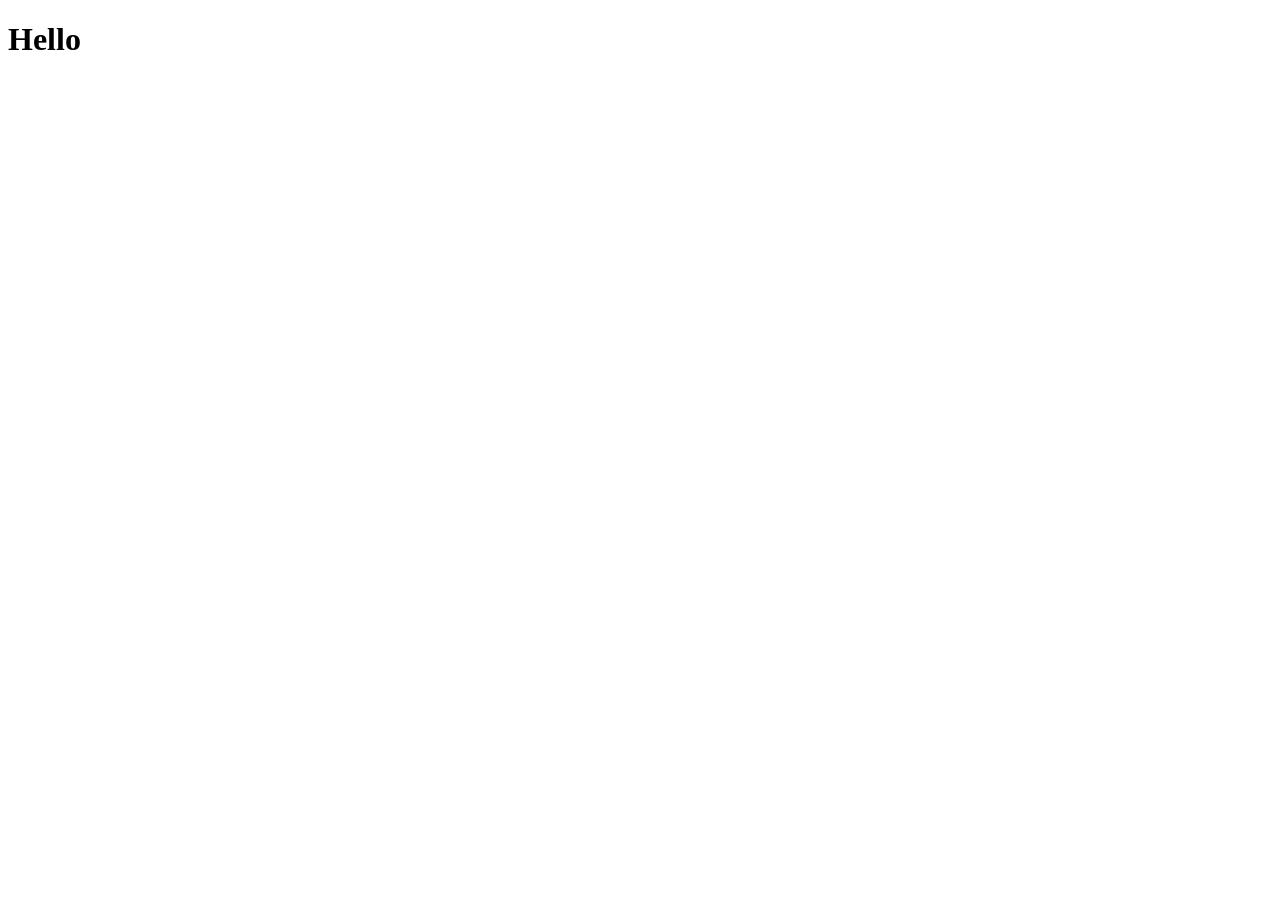
==== admin_login.html @ b6099650 "Updated project" ====
<!DOCTYPE html>
<html lang="en">
<head>
    <meta charset="UTF-8">
    <meta name="viewport" content="width=device-width, initial-scale=1.0">
    <title>Document</title>
</head>
<body>
    <h1>Hello</h1>
    
</body>
</html>
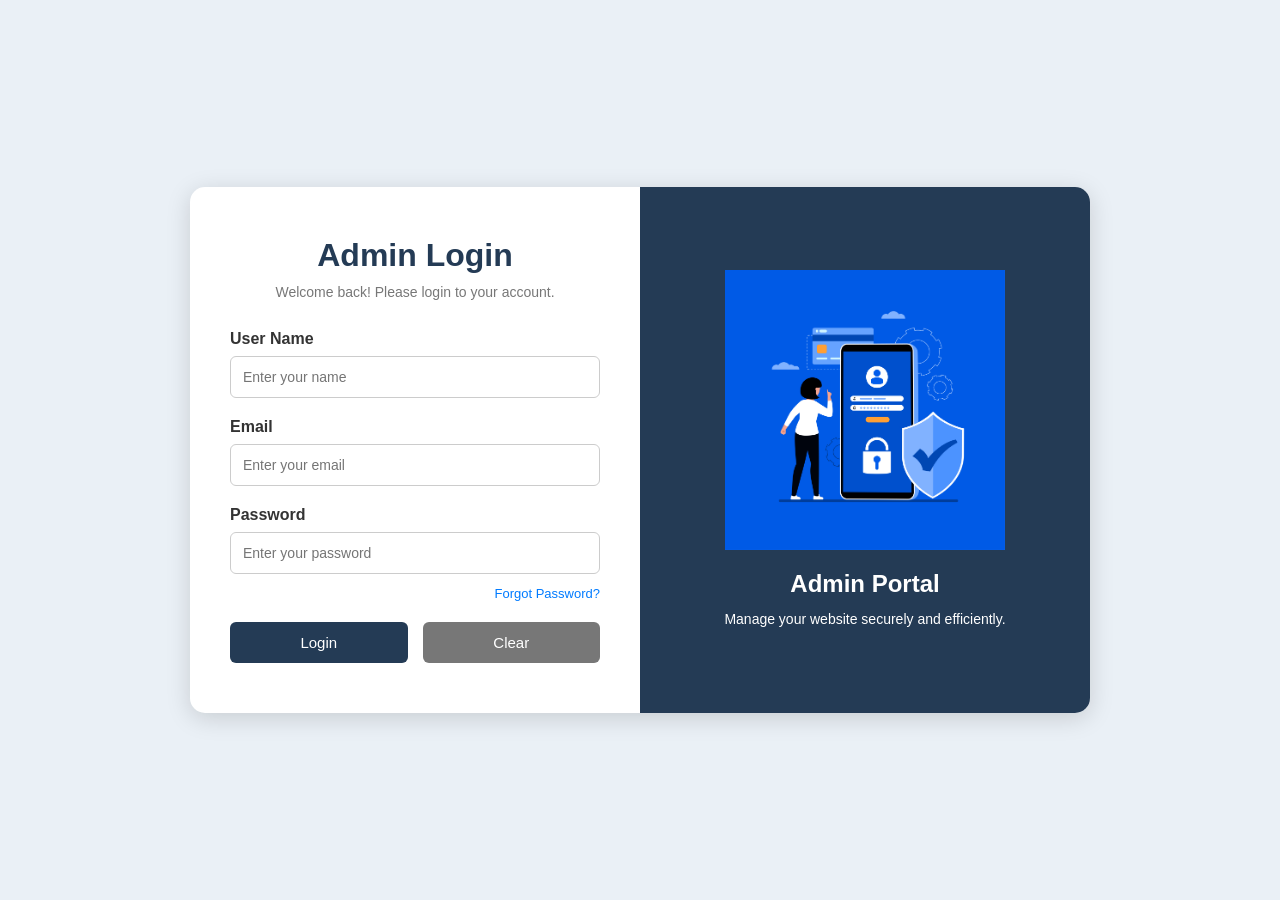
==== commit f6e4d694: "Updated project" ====
--- a/admin_login.html
+++ b/admin_login.html
@@ -1,12 +1,65 @@
+
 <!DOCTYPE html>
 <html lang="en">
 <head>
     <meta charset="UTF-8">
     <meta name="viewport" content="width=device-width, initial-scale=1.0">
-    <title>Document</title>
+    <title>Admin Login Page</title>
+    <link rel="stylesheet" href="adminLogin.css">
 </head>
 <body>
-    <h1>Hello</h1>
-    
+
+    <div class="container">
+
+        <!-- Left Side: Login Form -->
+        <div class="login-section">
+
+            <h1>Admin Login</h1>
+            <p class="subtitle">Welcome back! Please login to your account.</p>
+
+            <form id="adminForm" novalidate>
+
+                <div class="adminLogin-group">
+                    <label for="name">User Name</label>
+                    <input type="text" id="name" placeholder="Enter your name">
+                    <span class="error" id="userNameError"></span>
+                </div>
+
+                <div class="adminLogin-group">
+                    <label for="email">Email</label>
+                    <input type="email" id="email" placeholder="Enter your email">
+                    <span class="error" id="emailError"></span>
+                </div>
+
+                <div class="adminLogin-group">
+                    <label for="password">Password</label>
+                    <input type="password" id="password" placeholder="Enter your password">
+                    <span class="error" id="passwordError"></span>
+
+                    <div class="forgot-password">
+                        <a href="help.html">Forgot Password?</a>
+                    </div>
+                </div>
+
+                <div class="button-group">
+                    <button type="submit">Login</button>
+                    <button type="reset" class="clear-btn">Clear</button>
+                </div>
+
+            </form>
+        </div>
+
+        <!-- Right Side: Image -->
+        <div class="image-section">
+
+            <img src="admin.jpg" alt="Admin Illustration">
+
+            <h2>Admin Portal</h2>
+            <p>Manage your website securely and efficiently.</p>
+
+        </div>
+
+    </div>
+
 </body>
-</html>+</html>
--- a/adminLogin.css
+++ b/adminLogin.css
@@ -0,0 +1,177 @@
+
+* {
+    margin: 0;
+    padding: 0;
+    box-sizing: border-box;
+    font-family: Arial, sans-serif;
+}
+
+body {
+    min-height: 100vh;
+    display: flex;
+    justify-content: center;
+    align-items: center;
+    background: #eaf0f6;
+}
+
+/* Main Container */
+.container {
+    width: 900px;
+    min-height: 520px;
+    display: flex;
+    flex-direction: row;
+    background: white;
+    border-radius: 15px;
+    overflow: hidden;
+    box-shadow: 0 5px 25px rgba(0, 0, 0, 0.15);
+}
+
+/* Left Side: Login Form */
+.login-section {
+    width: 50%;
+    padding: 50px 40px;
+    display: flex;
+    flex-direction: column;
+    justify-content: center;
+}
+
+h1 {
+    text-align: center;
+    color: #243b55;
+    margin-bottom: 10px;
+}
+
+.subtitle {
+    text-align: center;
+    color: #777;
+    font-size: 14px;
+    margin-bottom: 30px;
+}
+
+.adminLogin-group {
+    margin-bottom: 20px;
+}
+
+.adminLogin-group label {
+    display: block;
+    margin-bottom: 8px;
+    font-weight: bold;
+    color: #333;
+}
+
+.adminLogin-group input {
+    width: 100%;
+    padding: 12px;
+    border: 1px solid #ccc;
+    border-radius: 6px;
+    font-size: 14px;
+    outline: none;
+}
+
+.adminLogin-group input:focus {
+    border-color: #243b55;
+}
+
+.error {
+    display: block;
+    color: red;
+    font-size: 12px;
+    margin-top: 5px;
+}
+
+/* Forgot Password */
+.forgot-password {
+    text-align: right;
+    margin-top: 10px;
+}
+
+.forgot-password a {
+    color: #007bff;
+    text-decoration: none;
+    font-size: 13px;
+}
+
+.forgot-password a:hover {
+    text-decoration: underline;
+}
+
+/* Buttons */
+.button-group {
+    display: flex;
+    gap: 15px;
+    margin-top: 20px;
+}
+
+.button-group button {
+    flex: 1;
+    padding: 12px;
+    border: none;
+    border-radius: 6px;
+    background: #243b55;
+    color: white;
+    font-size: 15px;
+    cursor: pointer;
+}
+
+.button-group button:hover {
+    background: #141e30;
+}
+
+.button-group .clear-btn {
+    background: #777;
+}
+
+.button-group .clear-btn:hover {
+    background: #555;
+}
+
+/* Right Side: Image */
+.image-section {
+    width: 50%;
+    background: #243b55;
+    color: white;
+    display: flex;
+    flex-direction: column;
+    justify-content: center;
+    align-items: center;
+    text-align: center;
+    padding: 35px;
+}
+
+.image-section img {
+    width: 100%;
+    max-width: 350px;
+    height: 280px;
+    object-fit: contain;
+    margin-bottom: 20px;
+}
+
+.image-section h2 {
+    margin-bottom: 10px;
+}
+
+.image-section p {
+    font-size: 14px;
+    line-height: 1.6;
+}
+
+/* Mobile Responsive */
+@media (max-width: 700px) {
+    body {
+        padding: 20px 0;
+    }
+
+    .container {
+        width: 90%;
+        flex-direction: column;
+    }
+
+    .login-section,
+    .image-section {
+        width: 100%;
+    }
+
+    .image-section img {
+        height: 180px;
+    }
+}
